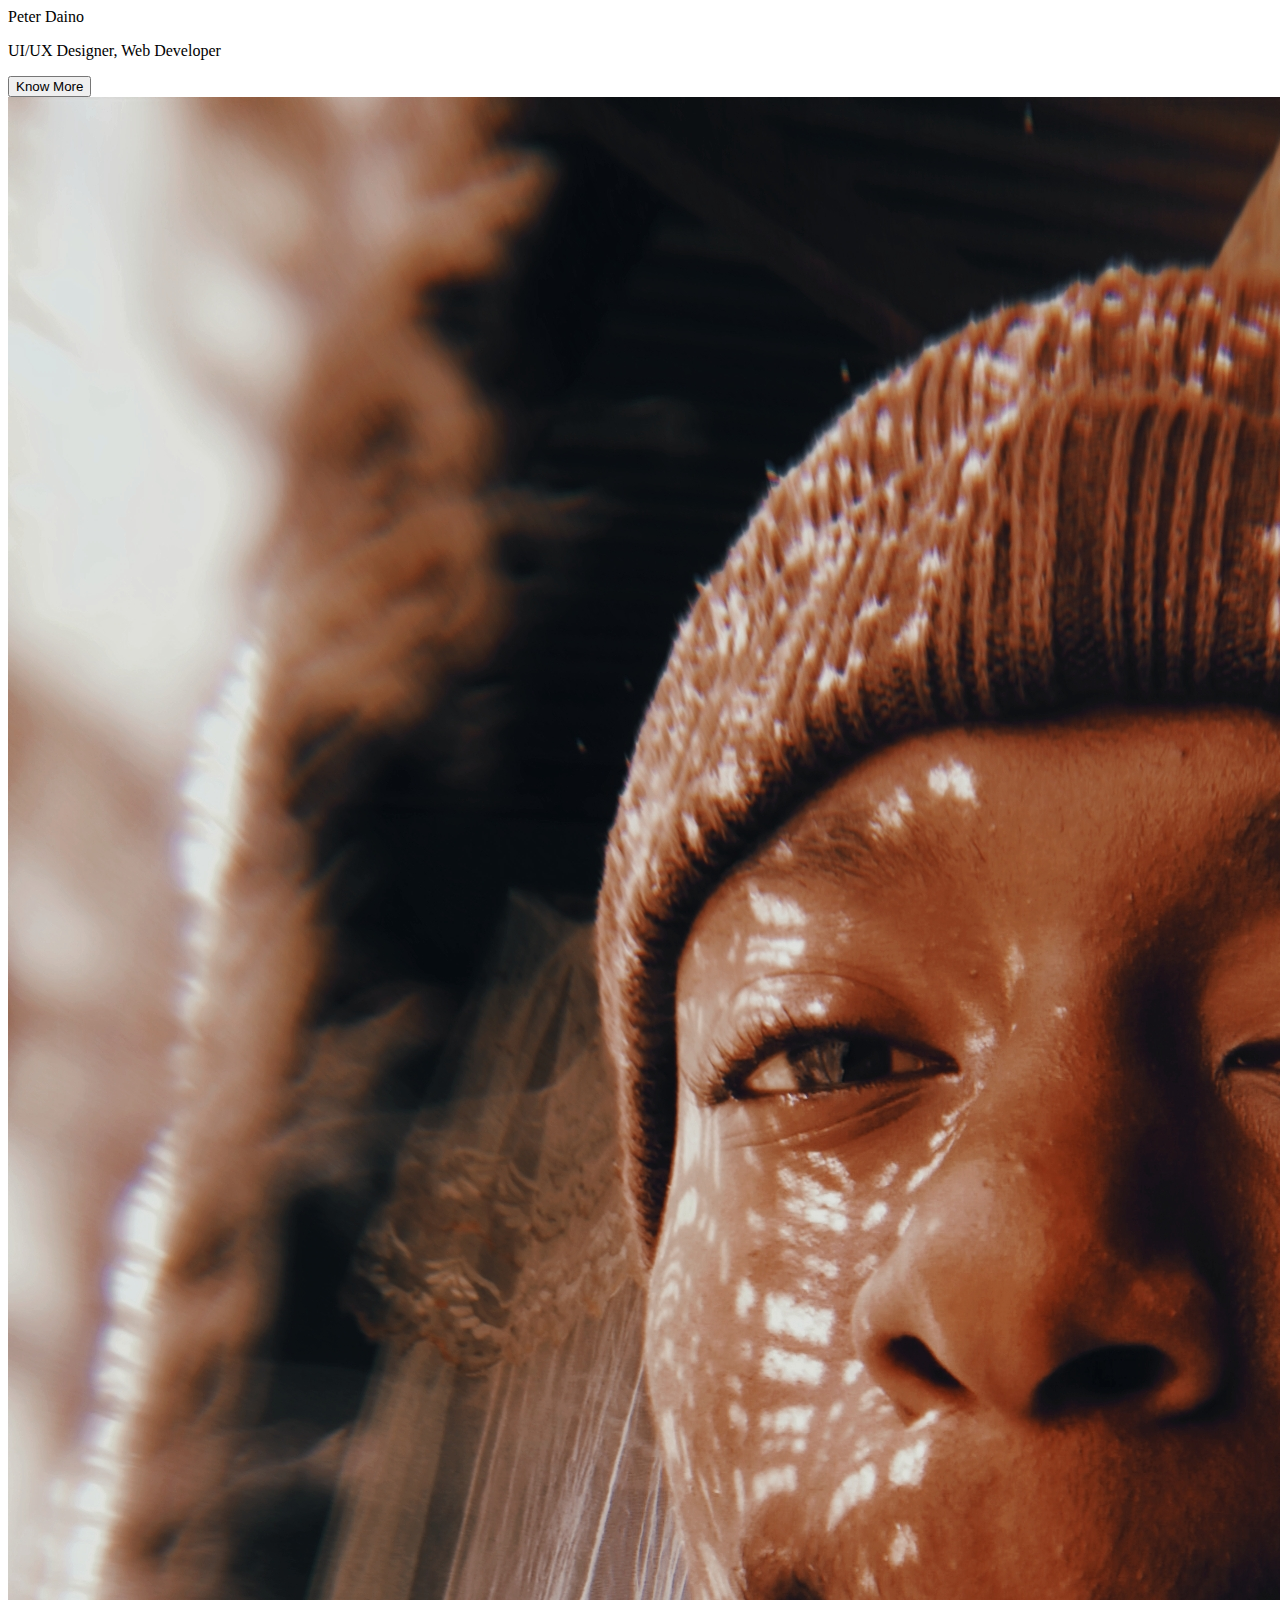
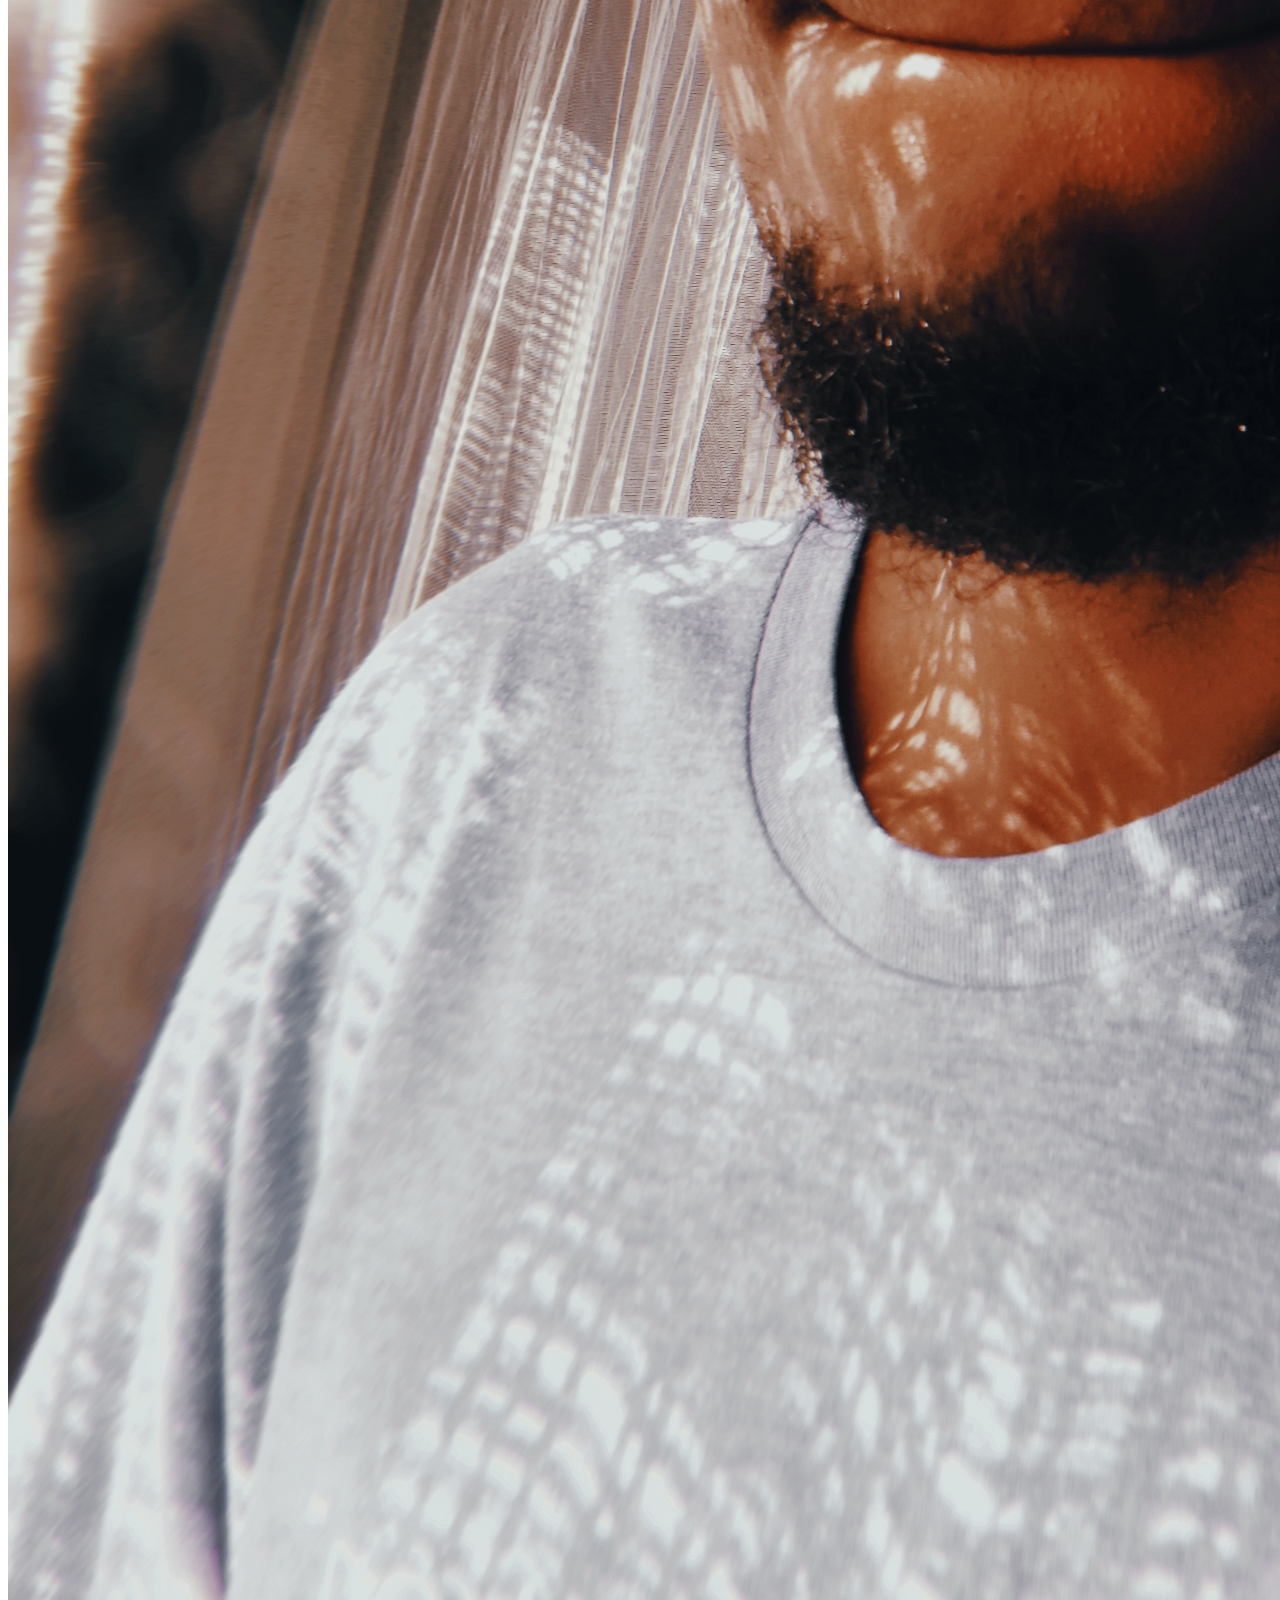
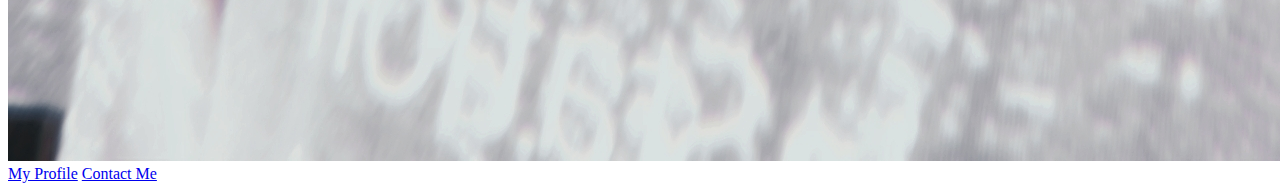
==== index.html @ fc1c82da "Update index.html" ====
<!DOCTYPE html>
<html>

<head>
    <title>Daino</title>
    <link rel="stylesheet" href="../my-portfolio/CSS/style.css">
</head>

<body>
    <header>
        Peter Daino
        <p>UI/UX Designer, Web Developer</p>
        <div>
            <button id="more">Know More</button>
        </div>
    </header>
    <div id="container">
        <div id="card">
            <div id="box">
                <div id="content"><img src="../Images/kab.jpg" alt="daino"></div>

            </div>
        </div>
    </div>
    <div class="navbar">
        <a id="hv" href="#home">My Profile</a>
        <a id="hv" href="#news">Contact Me</a>
</body>

</html>
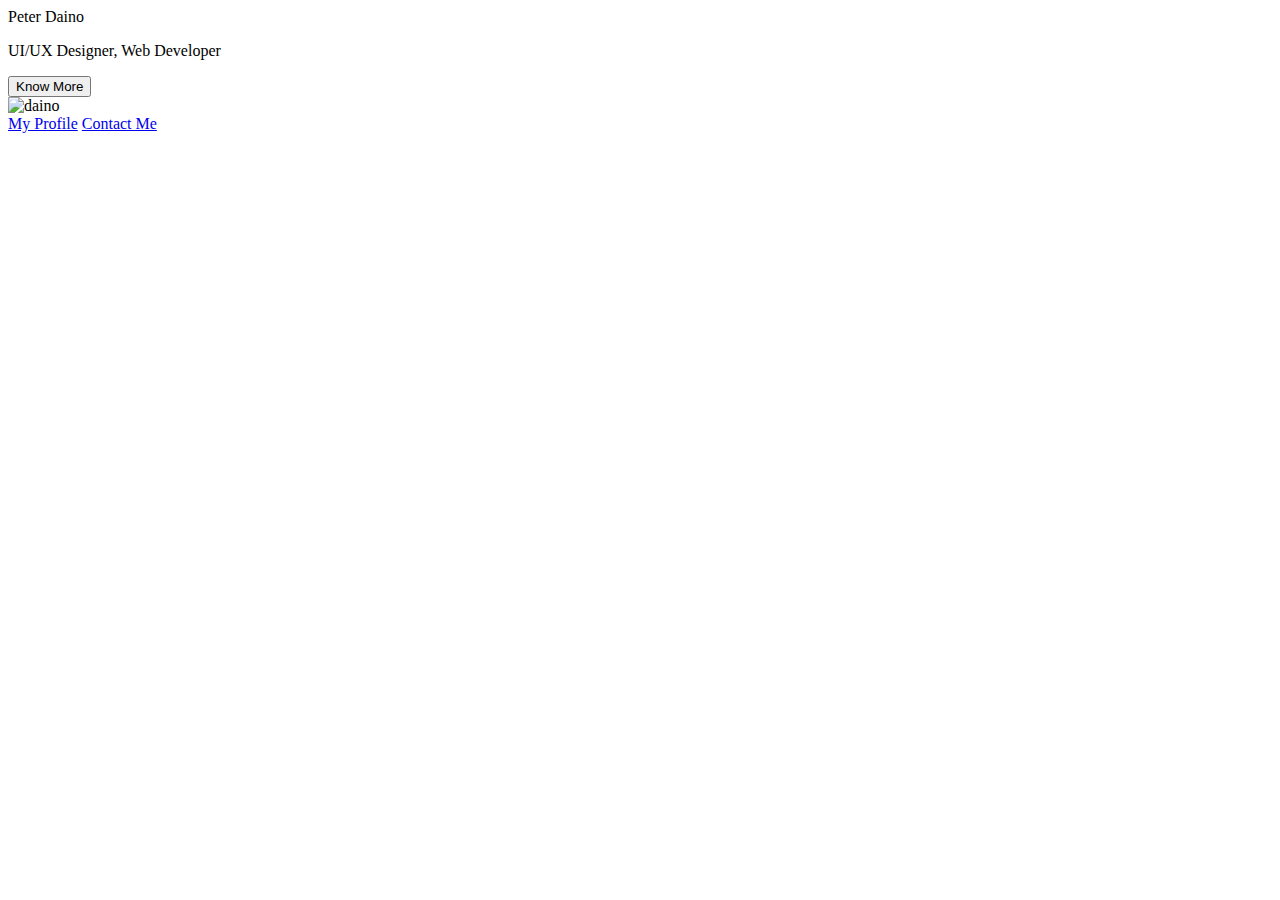
==== commit a89d3649: "." ====
--- a/index.html
+++ b/index.html
@@ -17,7 +17,7 @@
     <div id="container">
         <div id="card">
             <div id="box">
-                <div id="content"><img src="../Images/kab.jpg" alt="daino"></div>
+                <div id="content"><img src="../my-portfolio/Images/kab.jpg" alt="daino"></div>
 
             </div>
         </div>
@@ -27,4 +27,4 @@
         <a id="hv" href="#news">Contact Me</a>
 </body>
 
-</html>
+</html>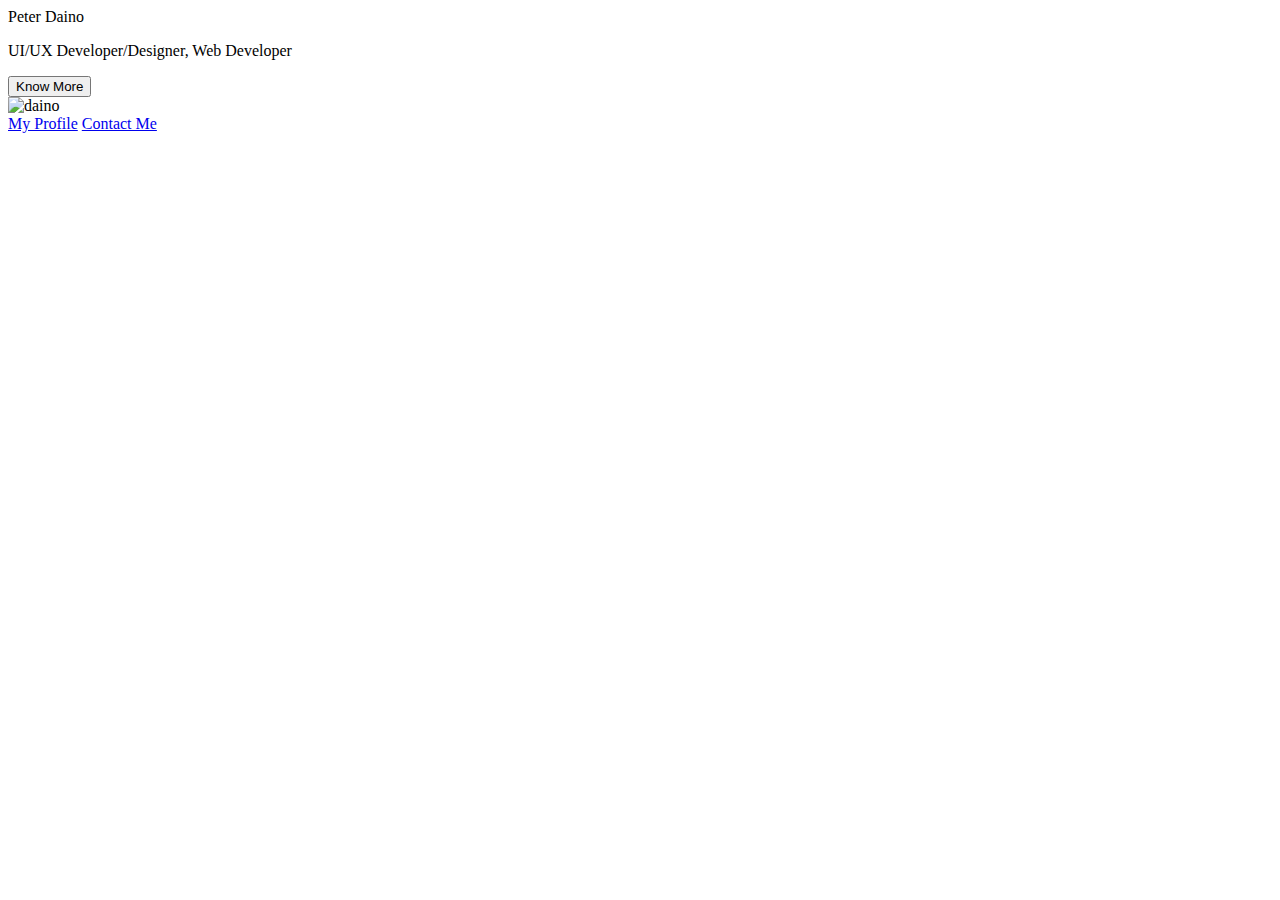
==== commit 4d2ccd00: "hj" ====
--- a/index.html
+++ b/index.html
@@ -3,13 +3,14 @@
 
 <head>
     <title>Daino</title>
+    <meta name="viewport" content="width=device-width">
     <link rel="stylesheet" href="../my-portfolio/CSS/style.css">
 </head>
 
 <body>
     <header>
         Peter Daino
-        <p>UI/UX Designer, Web Developer</p>
+        <p>UI/UX Developer/Designer, Web Developer</p>
         <div>
             <button id="more">Know More</button>
         </div>
@@ -17,14 +18,16 @@
     <div id="container">
         <div id="card">
             <div id="box">
-                <div id="content"><img src="../my-portfolio/Images/kab.jpg" alt="daino"></div>
-
+                <div id="ylw">
+                    <div id="content"><img src="../my-portfolio/Images/kab.jpg" alt="daino"></div>
+                </div>
             </div>
         </div>
     </div>
     <div class="navbar">
         <a id="hv" href="#home">My Profile</a>
-        <a id="hv" href="#news">Contact Me</a>
+        <a id="hv" href="../my-portfolio/pages/contact.html">Contact Me</a>
+    </div>
 </body>
 
 </html>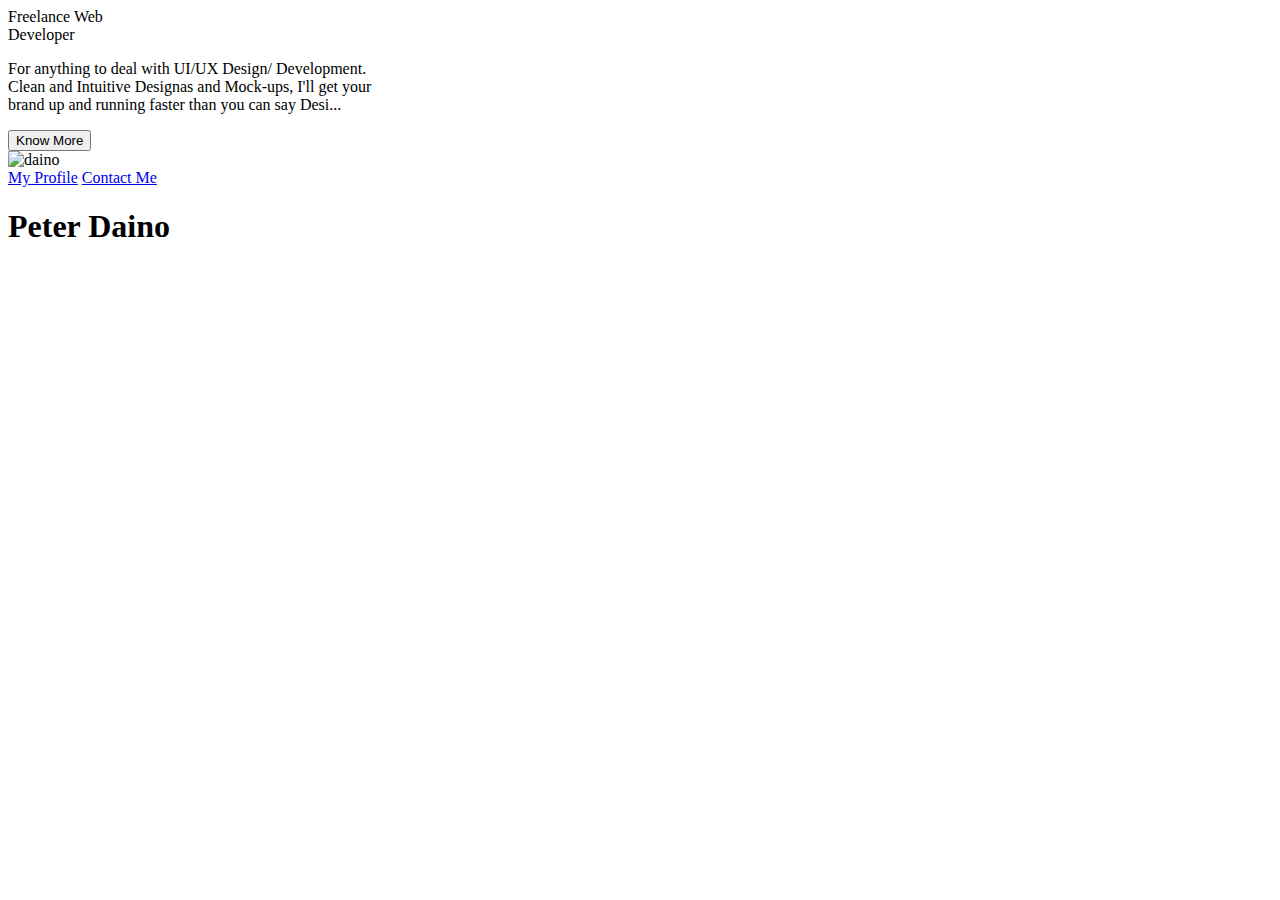
==== commit 8c947c82: "Font Changes" ====
--- a/index.html
+++ b/index.html
@@ -5,12 +5,14 @@
     <title>Daino</title>
     <meta name="viewport" content="width=device-width">
     <link rel="stylesheet" href="../my-portfolio/CSS/style.css">
+    <link rel="preconnect" href="https://fonts.gstatic.com">
+    <link href="https://fonts.googleapis.com/css2?family=Pacifico&display=swap" rel="stylesheet">
 </head>
 
 <body>
     <header>
-        Peter Daino
-        <p>UI/UX Developer/Designer, Web Developer</p>
+        Freelance Web<br>Developer
+        <p>For anything to deal with UI/UX Design/ Development.<br> Clean and Intuitive Designas and Mock-ups, I'll get your<br> brand up and running faster than you can say Desi...</p>
         <div>
             <button id="more">Know More</button>
         </div>
@@ -27,6 +29,7 @@
     <div class="navbar">
         <a id="hv" href="#home">My Profile</a>
         <a id="hv" href="../my-portfolio/pages/contact.html">Contact Me</a>
+        <h1>Peter Daino</h1>
     </div>
 </body>
 
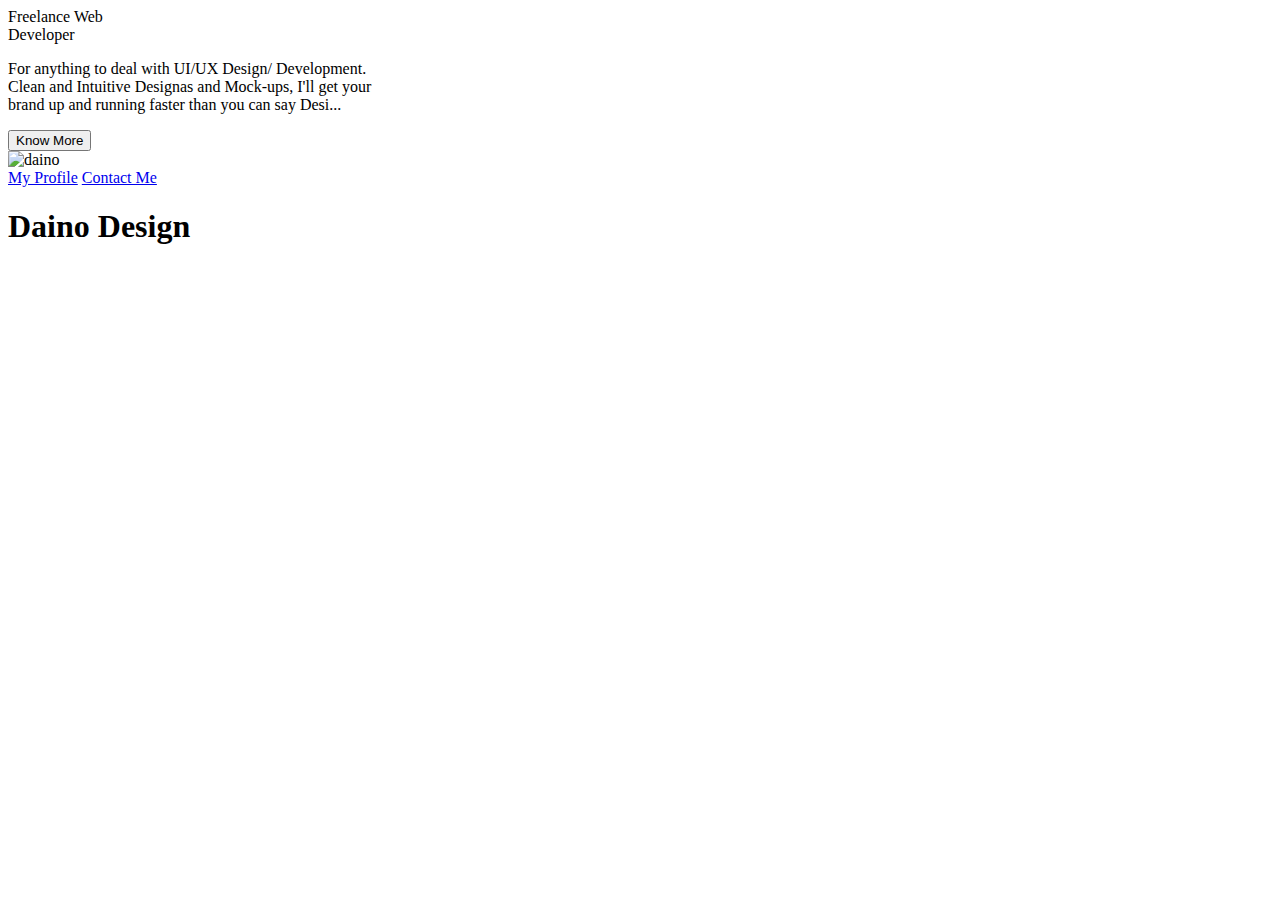
==== commit d3bbf1f2: "know more button" ====
--- a/index.html
+++ b/index.html
@@ -29,7 +29,7 @@
     <div class="navbar">
         <a id="hv" href="#home">My Profile</a>
         <a id="hv" href="../my-portfolio/pages/contact.html">Contact Me</a>
-        <h1>Peter Daino</h1>
+        <h1>Daino Design</h1>
     </div>
 </body>
 
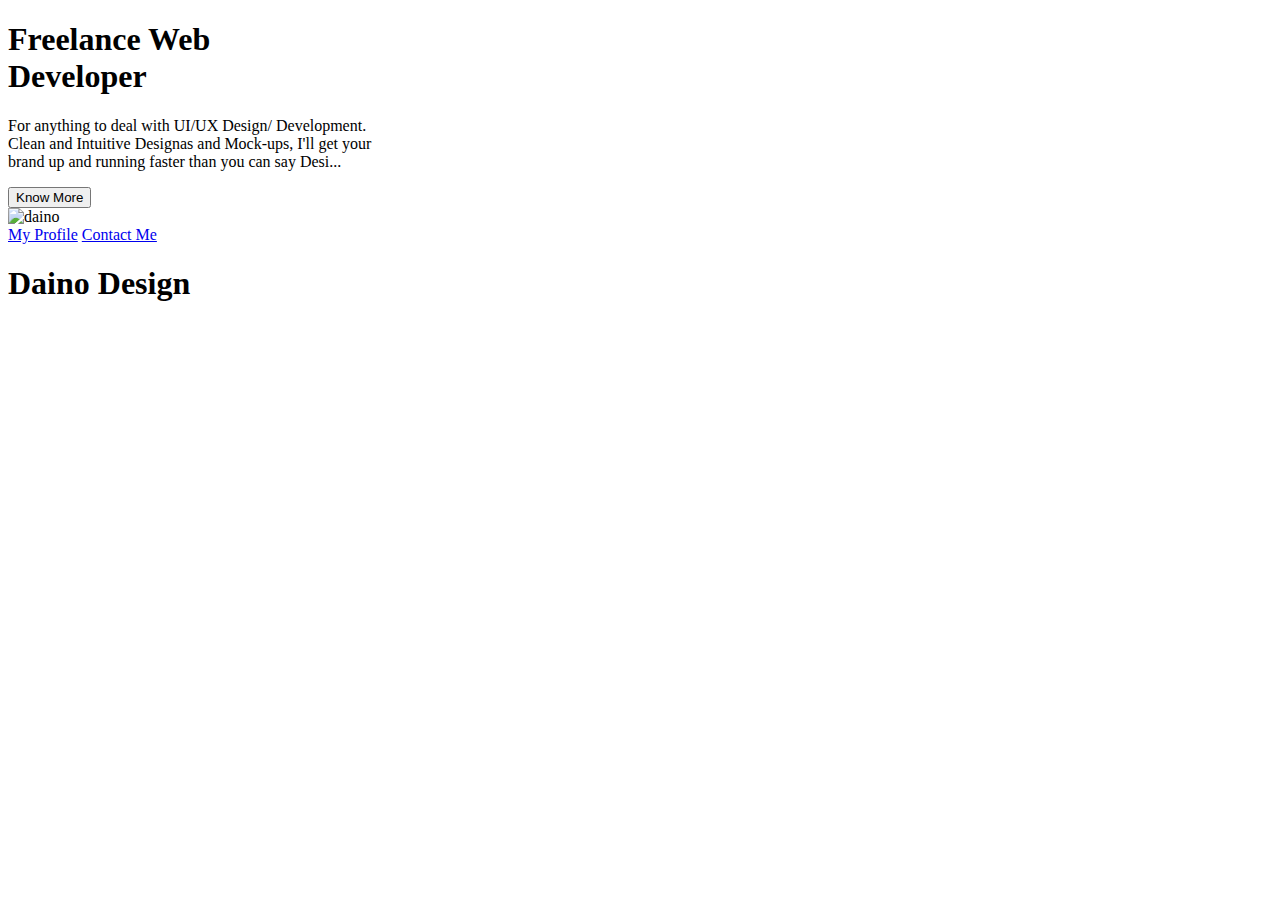
==== commit 048c8ae0: "ght" ====
--- a/index.html
+++ b/index.html
@@ -11,7 +11,7 @@
 
 <body>
     <header>
-        Freelance Web<br>Developer
+        <h1>Freelance Web<br>Developer</h1>
         <p>For anything to deal with UI/UX Design/ Development.<br> Clean and Intuitive Designas and Mock-ups, I'll get your<br> brand up and running faster than you can say Desi...</p>
         <div>
             <button id="more">Know More</button>
